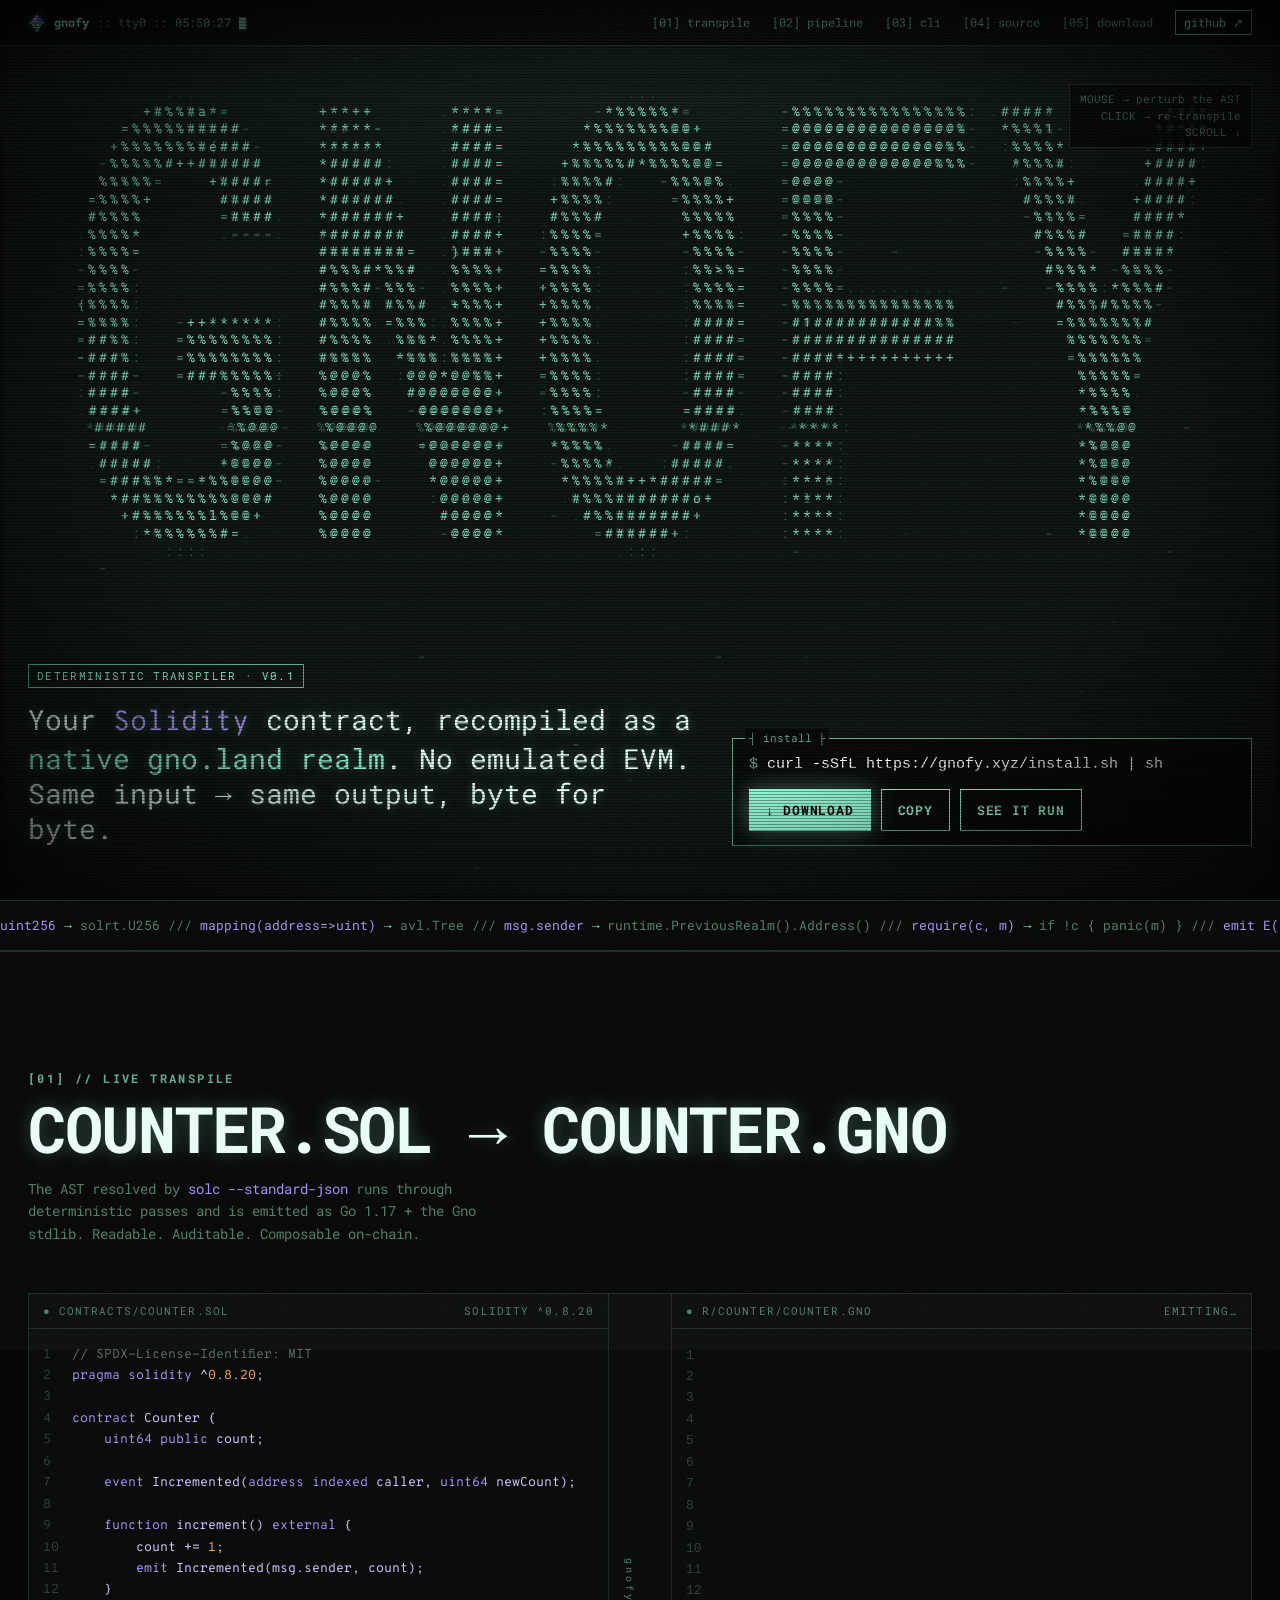
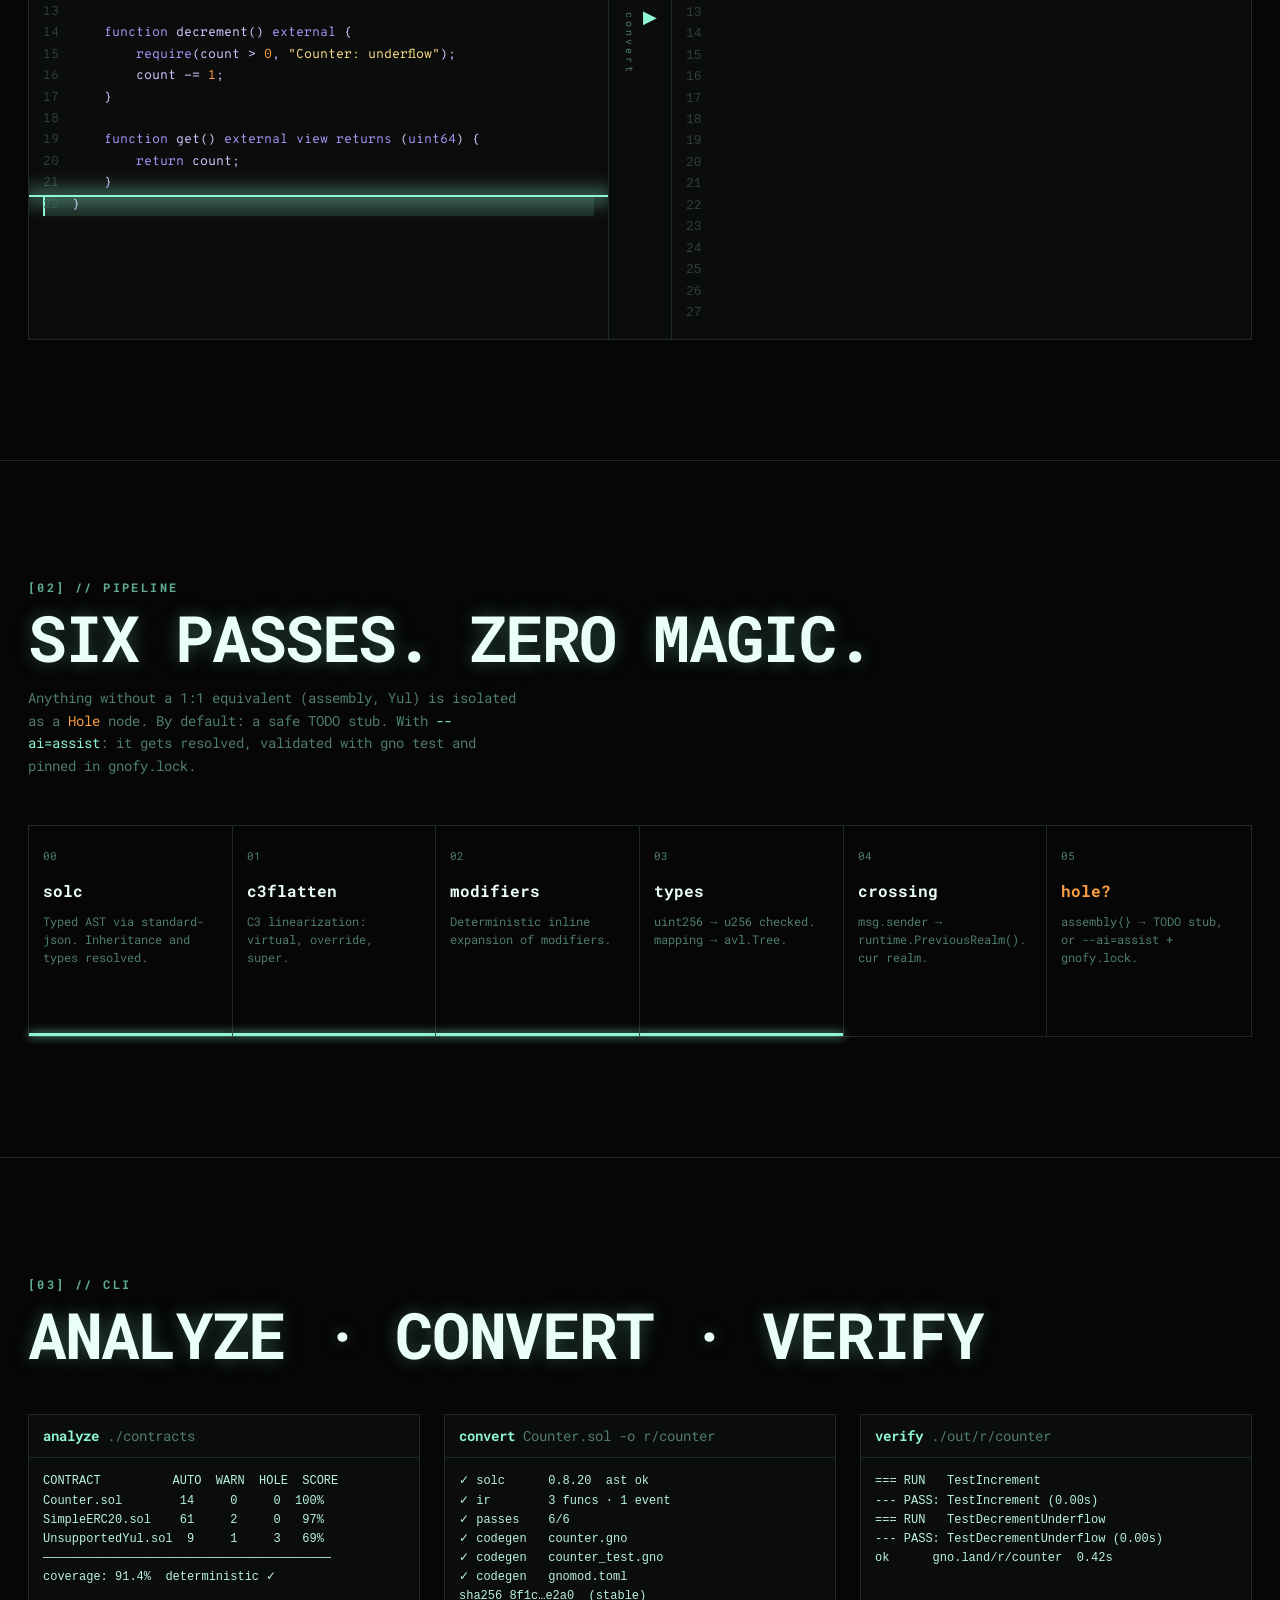
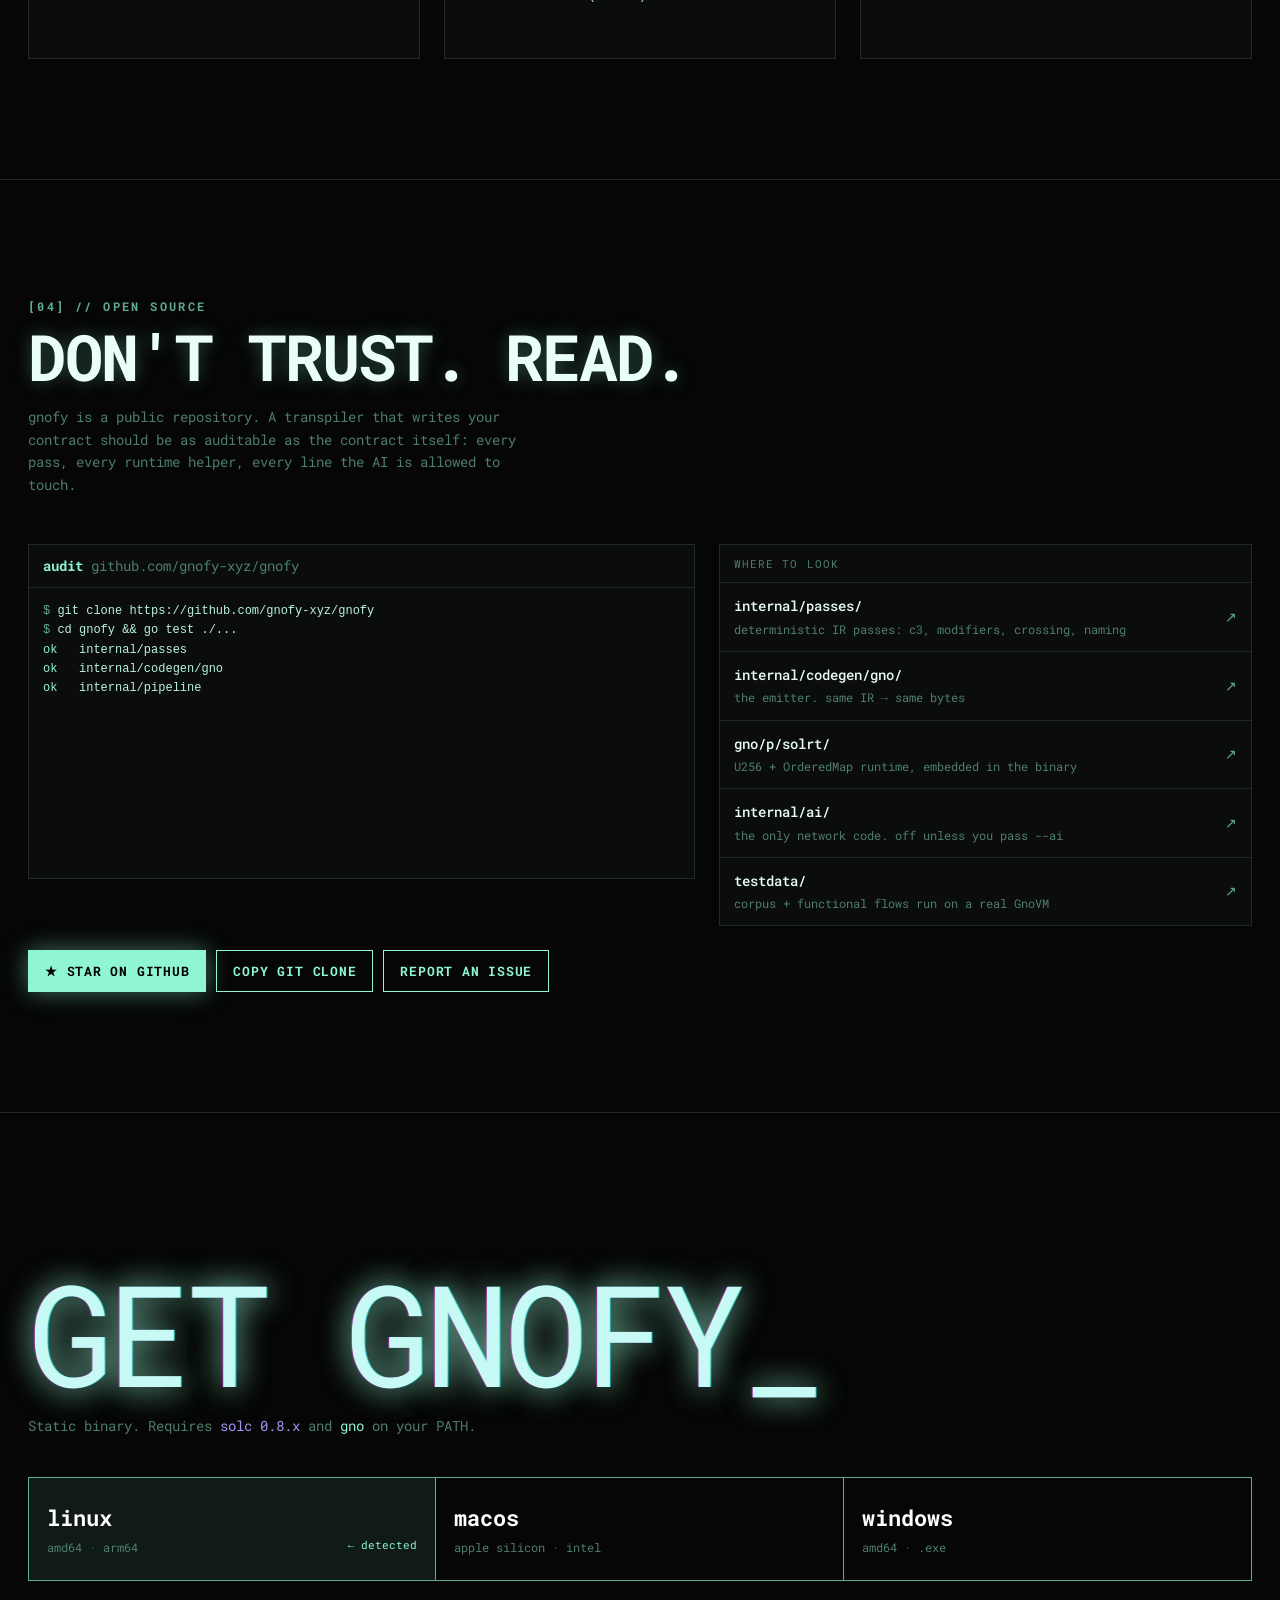
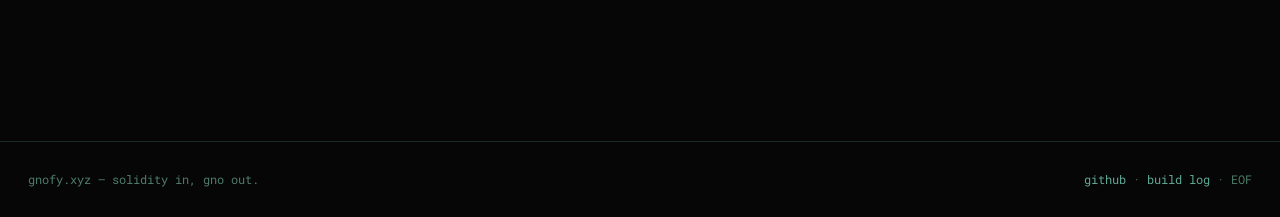
==== web/wwwroot/index.html @ 09b29fb0 "feat(web): landing gnofy.xyz, marca, timeline y despliegue estático" ====
<!doctype html>
<html lang="en">
<head>
<meta charset="utf-8">
<meta name="viewport" content="width=device-width, initial-scale=1">
<title>gnofy — Solidity in, Gno out</title>
<meta name="description" content="gnofy is a deterministic transpiler from Solidity smart contracts to native gno.land realms.">
<link rel="icon" href="favicon.svg" type="image/svg+xml">
<link rel="icon" href="favicon.ico" sizes="any">
<link rel="apple-touch-icon" href="apple-touch-icon.png">
<meta name="theme-color" content="#050605">
<meta property="og:type" content="website">
<meta property="og:url" content="https://gnofy.xyz/">
<meta property="og:title" content="gnofy — Solidity in, Gno out">
<meta property="og:description" content="Deterministic transpiler from Solidity smart contracts to native gno.land realms. Same input, same output, byte for byte.">
<meta property="og:image" content="https://gnofy.xyz/og.png">
<meta property="og:image:width" content="1200">
<meta property="og:image:height" content="630">
<meta name="twitter:card" content="summary_large_image">
<meta name="twitter:image" content="https://gnofy.xyz/og.png">
<link rel="preconnect" href="https://fonts.googleapis.com">
<link href="https://fonts.googleapis.com/css2?family=Overpass+Mono:wght@400;700&family=Roboto+Mono:wght@400;500;700&display=swap" rel="stylesheet">
<style>
:root{
  --bg:#050605; --bg2:#0b0d0c; --ink:#b9f3dd; --dim:#4f7d6c; --faint:#1d2a25;
  --gno:#60ab96; --gno-hot:#8ff5d2; --sol:#a892f4; --warn:#fb9f44; --err:#ff5f56;
  --mono:'Roboto Mono',ui-monospace,monospace; --solmono:'Overpass Mono',ui-monospace,monospace;
}
*{box-sizing:border-box;margin:0;padding:0}
html{background:var(--bg);color:var(--ink);font:14px/1.6 var(--mono);scroll-behavior:smooth}
body{background:var(--bg);overflow-x:hidden;cursor:crosshair}
::selection{background:var(--gno);color:#000}
a{color:inherit}

/* ---------- CRT overlay ---------- */
.crt{pointer-events:none;position:fixed;inset:0;z-index:90}
.crt::before{content:"";position:absolute;inset:0;
  background:repeating-linear-gradient(to bottom,rgba(0,0,0,.0) 0 2px,rgba(0,0,0,.35) 2px 3px);mix-blend-mode:multiply}
.crt::after{content:"";position:absolute;inset:0;
  background:radial-gradient(ellipse at center,transparent 55%,rgba(0,0,0,.75) 100%)}
.noise{pointer-events:none;position:fixed;inset:-50%;z-index:89;opacity:.06;
  background-image:url("data:image/svg+xml;utf8,<svg xmlns='http://www.w3.org/2000/svg' width='160' height='160'><filter id='n'><feTurbulence type='fractalNoise' baseFrequency='.9' numOctaves='2' stitchTiles='stitch'/></filter><rect width='100%' height='100%' filter='url(%23n)'/></svg>");
  animation:grain .5s steps(4) infinite}
@keyframes grain{0%{transform:translate(0,0)}25%{transform:translate(-3%,2%)}50%{transform:translate(2%,-3%)}75%{transform:translate(-2%,-1%)}100%{transform:translate(1%,3%)}}
.roll{pointer-events:none;position:fixed;left:0;right:0;height:22vh;z-index:88;
  background:linear-gradient(to bottom,transparent,rgba(143,245,210,.045),transparent);animation:roll 7s linear infinite}
@keyframes roll{from{top:-25vh}to{top:110vh}}
.flicker{animation:flick 4s infinite}
@keyframes flick{0%,100%{opacity:1}92%{opacity:1}93%{opacity:.82}94%{opacity:1}97%{opacity:.9}}

/* ---------- boot ---------- */
#boot{position:fixed;inset:0;z-index:80;background:#000;padding:4vh 5vw;font-size:13px;color:var(--gno);
  text-shadow:0 0 6px rgba(96,171,150,.7);overflow:hidden}
#boot .ok{color:var(--gno-hot)} #boot .w{color:var(--warn)} #boot .s{color:var(--sol)}
#boot.off{animation:crtoff .55s cubic-bezier(.7,0,.3,1) forwards}
@keyframes crtoff{0%{transform:scale(1,1);filter:brightness(1)}55%{transform:scale(1,.004);filter:brightness(4)}100%{transform:scale(0,.004);filter:brightness(8);opacity:0}}
.reveal{animation:crton .7s cubic-bezier(.2,.8,.2,1) both}
@keyframes crton{0%{transform:scale(1.2,.004);filter:brightness(6) saturate(0)}40%{transform:scale(1,.02)}100%{transform:none;filter:none}}

/* ---------- layout ---------- */
.wrap{max-width:1280px;margin:0 auto;padding:0 28px}
header.bar{position:fixed;top:0;left:0;right:0;z-index:70;display:flex;justify-content:space-between;align-items:center;
  padding:10px 28px;border-bottom:1px solid var(--faint);background:rgba(5,6,5,.82);backdrop-filter:blur(3px);font-size:12px;color:var(--dim)}
header.bar b{color:var(--gno-hot);font-weight:700}
header.bar .brand{display:flex;align-items:center;gap:8px}
header.bar .mark{width:18px;height:18px;filter:drop-shadow(0 0 4px rgba(143,245,210,.5))}
header.bar nav a{margin-left:22px;text-decoration:none}
header.bar nav a:hover{color:var(--gno-hot);background:var(--gno);color:#000}
.blink{animation:blink 1s steps(1) infinite}@keyframes blink{50%{opacity:0}}

#hero{position:relative;height:100vh;min-height:640px;overflow:hidden}
#ascii{position:absolute;inset:0;width:100%;height:100%;filter:drop-shadow(0 0 6px rgba(96,171,150,.55))}
.hero-ui{position:absolute;left:28px;right:28px;bottom:6vh;display:grid;grid-template-columns:1.3fr 1fr;gap:28px;align-items:end;pointer-events:none}
.hero-ui > *{pointer-events:auto}
.tag{display:inline-block;border:1px solid var(--gno);color:var(--gno-hot);padding:2px 8px;font-size:11px;letter-spacing:.12em;text-transform:uppercase}
.lede{font-size:clamp(18px,2.2vw,28px);line-height:1.25;margin-top:14px;color:#e6fff6;text-shadow:0 0 10px rgba(143,245,210,.35)}
.lede .sol{color:var(--sol);font-family:var(--solmono)} .lede .gno{color:var(--gno-hot)}
.rgb{position:relative}
.rgb::before,.rgb::after{content:attr(data-t);position:absolute;inset:0;mix-blend-mode:screen;pointer-events:none}
.rgb::before{color:#f0f;transform:translate(-1px,0);opacity:.5;animation:jit 3s infinite}
.rgb::after{color:#0ff;transform:translate(1px,0);opacity:.5;animation:jit 2.3s infinite reverse}
@keyframes jit{0%,90%,100%{clip-path:inset(0 0 0 0)}92%{clip-path:inset(20% 0 60% 0);transform:translate(-6px,0)}95%{clip-path:inset(70% 0 5% 0);transform:translate(5px,0)}}
.install{border:1px solid var(--gno);background:rgba(0,0,0,.65);padding:14px 16px;position:relative}
.install::before{content:"┤ install ├";position:absolute;top:-10px;left:12px;background:var(--bg);color:var(--gno);font-size:11px;padding:0 4px}
.install code{display:block;color:#fff;font-size:15px;white-space:nowrap;overflow:hidden;text-overflow:ellipsis}
.install code::before{content:"$ ";color:var(--gno)}
.btns{display:flex;gap:10px;margin-top:12px;flex-wrap:wrap}
.btn{font:700 13px var(--mono);letter-spacing:.06em;text-transform:uppercase;padding:11px 16px;border:1px solid var(--gno-hot);
  background:transparent;color:var(--gno-hot);cursor:pointer;position:relative;overflow:hidden;text-decoration:none}
.btn.primary{background:var(--gno-hot);color:#000;box-shadow:0 0 24px rgba(143,245,210,.45)}
.btn::after{content:"";position:absolute;inset:0;background:repeating-linear-gradient(90deg,transparent 0 3px,rgba(0,0,0,.2) 3px 4px);opacity:0}
.btn:hover{animation:btnglitch .3s steps(2) 2}
.btn:hover::after{opacity:1}
@keyframes btnglitch{0%{transform:translate(0)}33%{transform:translate(-2px,1px);filter:hue-rotate(90deg)}66%{transform:translate(2px,-1px)}100%{transform:none}}
.scroll-hint{position:absolute;top:84px;right:28px;z-index:3;background:rgba(0,0,0,.8);border:1px solid var(--faint);padding:6px 10px;font-size:11px;color:var(--dim);text-align:right;line-height:1.5}

section{position:relative;padding:120px 0;border-top:1px solid var(--faint)}
.h{font-size:clamp(30px,5vw,64px);line-height:1;color:#eafff7;text-transform:uppercase;letter-spacing:-.02em;margin-bottom:18px;text-shadow:0 0 18px rgba(143,245,210,.3)}
.h small{display:block;font-size:12px;color:var(--gno);letter-spacing:.2em;margin-bottom:12px;text-shadow:none}
.sub{max-width:62ch;color:var(--dim)}

/* ---------- transpile split ---------- */
.split{display:grid;grid-template-columns:1fr 64px 1fr;margin-top:48px;border:1px solid var(--faint);position:relative;background:var(--bg2)}
.pane{position:relative;overflow:hidden}
.pane .t{display:flex;justify-content:space-between;padding:8px 14px;border-bottom:1px solid var(--faint);font-size:11px;color:var(--dim);text-transform:uppercase;letter-spacing:.1em}
.pane pre{padding:16px 14px;font-size:13px;line-height:1.65;min-height:470px;white-space:pre}
.pane.sol pre{font-family:var(--solmono);color:#cfc4ff}
.pane.gno pre{color:var(--ink)}
.mid{border-left:1px solid var(--faint);border-right:1px solid var(--faint);display:flex;flex-direction:column;align-items:center;justify-content:center;gap:6px;font-size:10px;color:var(--dim);writing-mode:vertical-rl;letter-spacing:.3em}
.mid .arrow{writing-mode:horizontal-tb;color:var(--gno-hot);font-size:18px;animation:pulse 1s infinite}
@keyframes pulse{50%{opacity:.25}}
.beam{position:absolute;left:0;right:0;height:2px;background:var(--gno-hot);box-shadow:0 0 18px 4px rgba(143,245,210,.6);top:0;opacity:0;pointer-events:none}
.k{color:var(--sol)} .kg{color:var(--gno-hot)} .c{color:#5b6e66} .st{color:#f9d985} .n{color:#fb9f44}
.ln{display:inline-block;width:2.2em;color:#2e3f38;user-select:none}
.hl{background:rgba(143,245,210,.12);box-shadow:inset 2px 0 var(--gno-hot)}

/* ---------- passes ---------- */
.passes{display:grid;grid-template-columns:repeat(6,1fr);gap:0;margin-top:48px;border:1px solid var(--faint)}
.pass{padding:18px 14px;border-right:1px solid var(--faint);position:relative;min-height:210px;transition:background .15s}
.pass:last-child{border-right:0}
.pass .i{font-size:11px;color:var(--dim)}
.pass h3{font-size:16px;color:#eafff7;margin:12px 0 8px;text-transform:lowercase}
.pass p{font-size:12px;color:var(--dim);line-height:1.5}
.pass .bar{position:absolute;left:0;bottom:0;height:3px;background:var(--gno-hot);width:0;box-shadow:0 0 10px var(--gno-hot)}
.pass:hover{background:var(--gno);}
.pass:hover *{color:#000!important}
.pass.hole h3{color:var(--warn)}

/* ---------- commands ---------- */
.cmds{display:grid;grid-template-columns:repeat(3,1fr);gap:24px;margin-top:48px}
.cmd{border:1px solid var(--faint);padding:0;background:var(--bg2);position:relative}
.cmd .top{padding:10px 14px;border-bottom:1px solid var(--faint);color:var(--gno-hot);font-weight:700}
.cmd .top span{color:var(--dim);font-weight:400}
.cmd pre{padding:14px;font-size:12px;color:var(--ink);min-height:200px;white-space:pre-wrap}
.cmd:hover{border-color:var(--gno-hot);box-shadow:0 0 0 1px var(--gno-hot),0 0 40px rgba(96,171,150,.18)}

/* ---------- stats ticker ---------- */
.ticker{overflow:hidden;border-top:1px solid var(--faint);border-bottom:1px solid var(--faint);white-space:nowrap;padding:14px 0;font-size:13px;color:var(--dim)}
.ticker div{display:inline-block;animation:tick 40s linear infinite}
.ticker b{color:var(--gno-hot);font-weight:400} .ticker i{color:var(--sol);font-style:normal}
@keyframes tick{to{transform:translateX(-50%)}}

/* ---------- download ---------- */
#download{text-align:left;padding:160px 0}
.big{font-size:clamp(48px,11vw,170px);line-height:.85;letter-spacing:-.04em;color:var(--gno-hot);text-transform:uppercase;text-shadow:0 0 30px rgba(143,245,210,.5)}
.os{display:grid;grid-template-columns:repeat(3,1fr);gap:0;margin-top:40px;border:1px solid var(--gno)}
.os a{display:block;padding:22px 18px;text-decoration:none;border-right:1px solid var(--gno);transition:none}
.os a:last-child{border-right:0}
.os a b{display:block;font-size:22px;color:#fff}
.os a small{color:var(--dim)}
.os a:hover{background:var(--gno-hot);}
.os a:hover b,.os a:hover small{color:#000}
.os a.me{background:rgba(143,245,210,.08)}
.os a.me::after{content:"← detected";float:right;font-size:11px;color:var(--gno-hot)}
footer{padding:28px;border-top:1px solid var(--faint);font-size:12px;color:var(--dim);display:flex;justify-content:space-between}
footer a{text-decoration:none;color:var(--gno)}footer a:hover{color:#000;background:var(--gno-hot)}

/* ---------- source ---------- */
header.bar .right{display:flex;align-items:center}
header.bar .ghl{margin-left:22px;text-decoration:none;border:1px solid var(--gno);color:var(--gno-hot);padding:2px 8px;white-space:nowrap}
header.bar .ghl:hover{background:var(--gno-hot);color:#000}
header.bar .ghl i{font-style:normal;color:var(--dim)}header.bar .ghl:hover i{color:#000}
.src{display:grid;grid-template-columns:1.25fr 1fr;gap:24px;margin-top:48px;align-items:start}
.src .cmd pre{min-height:290px;white-space:pre-wrap;word-break:break-word}
.src .cmd pre .p{color:var(--gno)}.src .cmd pre .ok{color:var(--gno-hot)}.src .cmd pre .lv{color:var(--warn)}
.audit{border:1px solid var(--faint);background:var(--bg2)}
.audit .t{padding:10px 14px;border-bottom:1px solid var(--faint);font-size:11px;color:var(--dim);text-transform:uppercase;letter-spacing:.1em}
.audit a{display:grid;grid-template-columns:1fr auto;gap:2px 12px;padding:12px 14px;border-bottom:1px solid var(--faint);text-decoration:none}
.audit a:last-child{border-bottom:0}
.audit a b{color:#eafff7;font-weight:500}.audit a span{grid-column:1;font-size:12px;color:var(--dim)}
.audit a em{grid-row:1/3;grid-column:2;align-self:center;font-style:normal;color:var(--gno)}
.audit a:hover{background:var(--gno-hot)}.audit a:hover *{color:#000}
#source .btns{margin-top:24px}

@media (max-width:900px){
  .hero-ui{grid-template-columns:1fr}
  .split{grid-template-columns:1fr}.mid{writing-mode:horizontal-tb;flex-direction:row;padding:8px;border:0;border-top:1px solid var(--faint);border-bottom:1px solid var(--faint)}
  .passes{grid-template-columns:repeat(2,1fr)}.pass{border-bottom:1px solid var(--faint)}
  .cmds,.os{grid-template-columns:1fr}.os a{border-right:0;border-bottom:1px solid var(--gno)}
  header.bar nav{display:none}
  .wrap{padding:0 16px}
  .pane pre{font-size:11px;overflow-x:auto}
  /* ---- mobile layout (desktop untouched) ---- */
  html,body{overflow-x:hidden}
  body{cursor:auto}
  header.bar{padding:10px 16px}
  .hero-ui{left:16px;right:16px;bottom:max(4vh,18px);gap:16px}
  .hero-ui > *{min-width:0}
  .lede{font-size:clamp(16px,4.6vw,22px);margin-top:10px}
  .install code{font-size:13px}
  .btns .btn{flex:1 1 auto;text-align:center;padding:11px 12px}
  .scroll-hint{display:none}
  #hero{height:100svh;min-height:560px}
  section{padding:72px 0}
  .h{font-size:clamp(28px,9vw,44px)}
  .sub span{white-space:nowrap}
  .split{margin-top:32px}
  .pane pre{min-height:0;font-size:10.5px;line-height:1.6;padding:12px 10px;-webkit-overflow-scrolling:touch}
  .pane .t{padding:8px 10px;font-size:10px;gap:8px}
  .pane .t span{white-space:nowrap;overflow:hidden;text-overflow:ellipsis}
  .pane .t span:first-child{flex:1 1 auto;min-width:0}
  .pane .t span:last-child{flex:0 0 auto;max-width:60%}
  .ln{width:1.9em}
  .passes{margin-top:32px}
  .pass{min-height:0;padding:16px 12px 20px}
  .pass:nth-child(2n){border-right:0}
  .pass h3{font-size:15px;margin:8px 0 6px}
  .pass p{overflow-wrap:anywhere}
  .cmds{gap:16px;margin-top:32px}
  .cmd pre{min-height:0;font-size:11px;overflow-x:auto;white-space:pre}
  .ticker{font-size:12px;padding:12px 0}
  #download{padding:96px 0}
  .big{font-size:clamp(44px,15vw,96px)}
  .os{margin-top:28px}
  .os a{padding:18px 16px}
  footer{padding:18px 16px;gap:12px}
  .src{grid-template-columns:1fr;margin-top:32px;gap:16px}
  .src .cmd pre{min-height:0;font-size:11px}
  header.bar .ghl{margin-left:0;padding:2px 6px}
  header.bar .brand{min-width:0}
}
@media (max-width:380px){
  .btns .btn{font-size:12px;padding:10px 8px}
  .install code{font-size:12px}
  .pane pre{font-size:9.5px}
}
@media (hover:none){
  .btn:hover,.pass:hover{animation:none}
  .audit a:hover{background:transparent}.audit a:hover b{color:#eafff7}.audit a:hover span{color:var(--dim)}.audit a:hover em{color:var(--gno)}
  .pass:hover{background:transparent}
  .pass:hover .i,.pass:hover p{color:var(--dim)!important}
  .pass:hover h3{color:#eafff7!important}
  .pass.hole:hover h3{color:var(--warn)!important}
}
@media (prefers-reduced-motion:reduce){*{animation:none!important}}
</style>
</head>
<body>
<div class="crt"></div><div class="noise"></div><div class="roll"></div>

<div id="boot"></div>

<main id="app" class="flicker" style="visibility:hidden">
<header class="bar">
  <div class="brand"><svg class="mark" viewBox="0 0 32 32" aria-hidden="true"><polygon points="16,.5 4,14.5 16,14.5" fill="#a892f4"/><polygon points="16,.5 28,14.5 16,14.5" fill="#6f58c9"/><rect x="2" y="15.5" width="28" height="1.6" fill="#8ff5d2"/><rect x="8" y="18" width="3" height="3" fill="#8ff5d2"/><rect x="12" y="18" width="3" height="3" fill="#60ab96"/><rect x="16" y="18" width="3" height="3" fill="#8ff5d2"/><rect x="20" y="18" width="3" height="3" fill="#60ab96"/><rect x="10" y="22" width="3" height="3" fill="#8ff5d2"/><rect x="14" y="22" width="3" height="3" fill="#60ab96"/><rect x="18" y="22" width="3" height="3" fill="#8ff5d2"/><rect x="12" y="26" width="3" height="3" fill="#60ab96"/><rect x="16" y="26" width="3" height="3" fill="#8ff5d2"/><rect x="14.5" y="29" width="3" height="3" fill="#60ab96"/></svg><b>gnofy</b> :: tty0 :: <span id="clock">--:--:--</span> <span class="blink">█</span></div>
  <div class="right"><nav><a href="#transpile">[01] transpile</a><a href="#pipeline">[02] pipeline</a><a href="#cli">[03] cli</a><a href="#source">[04] source</a><a href="#download">[05] download</a></nav><a class="ghl" href="https://github.com/gnofy-xyz/gnofy" target="_blank" rel="noopener">github <i id="ghstars"></i>↗</a></div>
</header>

<section id="hero" style="border:0;padding:0">
  <canvas id="ascii"></canvas>
  <div class="scroll-hint">MOUSE → perturb the AST<br>CLICK → re-transpile<br>SCROLL ↓</div>
  <div class="hero-ui">
    <div>
      <span class="tag">deterministic transpiler · v0.1</span>
      <p class="lede">Your <span class="sol">Solidity</span> contract, recompiled as a <span class="gno">native gno.land realm</span>. No emulated EVM. Same input → same output, byte for byte.</p>
    </div>
    <div class="install">
      <code id="inst">curl -sSfL https://gnofy.xyz/install.sh | sh</code>
      <div class="btns">
        <a class="btn primary" href="#download">↓ download</a>
        <button class="btn" id="copy">copy</button>
        <a class="btn" href="#transpile">see it run</a>
      </div>
    </div>
  </div>
</section>

<div class="ticker"><div id="tk"></div></div>

<section id="transpile">
  <div class="wrap">
    <h2 class="h"><small>[01] // live transpile</small>Counter.sol → counter.gno</h2>
    <p class="sub">The AST resolved by <span style="color:var(--sol)">solc --standard-json</span> runs through deterministic passes and is emitted as Go 1.17 + the Gno stdlib. Readable. Auditable. Composable on-chain.</p>
    <div class="split" id="split">
      <div class="pane sol"><div class="t"><span>● contracts/Counter.sol</span><span>solidity ^0.8.20</span></div><pre id="solcode"></pre><div class="beam" id="beamL"></div></div>
      <div class="mid"><span class="arrow">▶</span>gnofy convert</div>
      <div class="pane gno"><div class="t"><span>● r/counter/counter.gno</span><span id="gstat">waiting…</span></div><pre id="gnocode"></pre><div class="beam" id="beamR"></div></div>
    </div>
  </div>
</section>

<section id="pipeline">
  <div class="wrap">
    <h2 class="h"><small>[02] // pipeline</small>Six passes. Zero magic.</h2>
    <p class="sub">Anything without a 1:1 equivalent (assembly, Yul) is isolated as a <span style="color:var(--warn)">Hole</span> node. By default: a safe TODO stub. With <span style="color:var(--gno-hot)">--ai=assist</span>: it gets resolved, validated with gno test and pinned in gnofy.lock.</p>
    <div class="passes" id="passes">
      <div class="pass"><span class="i">00</span><h3>solc</h3><p>Typed AST via standard-json. Inheritance and types resolved.</p><div class="bar"></div></div>
      <div class="pass"><span class="i">01</span><h3>c3flatten</h3><p>C3 linearization: virtual, override, super.</p><div class="bar"></div></div>
      <div class="pass"><span class="i">02</span><h3>modifiers</h3><p>Deterministic inline expansion of modifiers.</p><div class="bar"></div></div>
      <div class="pass"><span class="i">03</span><h3>types</h3><p>uint256 → u256 checked. mapping → avl.Tree.</p><div class="bar"></div></div>
      <div class="pass"><span class="i">04</span><h3>crossing</h3><p>msg.sender → runtime.PreviousRealm(). cur realm.</p><div class="bar"></div></div>
      <div class="pass hole"><span class="i">05</span><h3>hole?</h3><p>assembly{} → TODO stub, or --ai=assist + gnofy.lock.</p><div class="bar"></div></div>
    </div>
  </div>
</section>

<section id="cli">
  <div class="wrap">
    <h2 class="h"><small>[03] // cli</small>analyze · convert · verify</h2>
    <div class="cmds">
      <div class="cmd"><div class="top">analyze <span>./contracts</span></div><pre>CONTRACT          AUTO  WARN  HOLE  SCORE
Counter.sol        14     0     0  100%
SimpleERC20.sol    61     2     0   97%
UnsupportedYul.sol  9     1     3   69%
────────────────────────────────────────
coverage: 91.4%  deterministic ✓</pre></div>
      <div class="cmd"><div class="top">convert <span>Counter.sol -o r/counter</span></div><pre>✓ solc      0.8.20  ast ok
✓ ir        3 funcs · 1 event
✓ passes    6/6
✓ codegen   counter.gno
✓ codegen   counter_test.gno
✓ codegen   gnomod.toml
sha256 8f1c…e2a0  (stable)</pre></div>
      <div class="cmd"><div class="top">verify <span>./out/r/counter</span></div><pre>=== RUN   TestIncrement
--- PASS: TestIncrement (0.00s)
=== RUN   TestDecrementUnderflow
--- PASS: TestDecrementUnderflow (0.00s)
ok      gno.land/r/counter  0.42s</pre></div>
    </div>
  </div>
</section>

<section id="source">
  <div class="wrap">
    <h2 class="h"><small>[04] // open source</small>Don't trust. Read.</h2>
    <p class="sub">gnofy is a public repository. A transpiler that writes your contract should be as auditable as the contract itself: every pass, every runtime helper, every line the AI is allowed to touch.</p>
    <div class="src">
      <div class="cmd"><div class="top">audit <span>github.com/gnofy-xyz/gnofy</span></div><pre id="repo"></pre></div>
      <div class="audit">
        <div class="t">where to look</div>
        <a href="https://github.com/gnofy-xyz/gnofy/tree/main/internal/passes" target="_blank" rel="noopener"><b>internal/passes/</b><span>deterministic IR passes: c3, modifiers, crossing, naming</span><em>↗</em></a>
        <a href="https://github.com/gnofy-xyz/gnofy/tree/main/internal/codegen/gno" target="_blank" rel="noopener"><b>internal/codegen/gno/</b><span>the emitter. same IR → same bytes</span><em>↗</em></a>
        <a href="https://github.com/gnofy-xyz/gnofy/tree/main/gno/p/solrt" target="_blank" rel="noopener"><b>gno/p/solrt/</b><span>U256 + OrderedMap runtime, embedded in the binary</span><em>↗</em></a>
        <a href="https://github.com/gnofy-xyz/gnofy/tree/main/internal/ai" target="_blank" rel="noopener"><b>internal/ai/</b><span>the only network code. off unless you pass --ai</span><em>↗</em></a>
        <a href="https://github.com/gnofy-xyz/gnofy/tree/main/testdata" target="_blank" rel="noopener"><b>testdata/</b><span>corpus + functional flows run on a real GnoVM</span><em>↗</em></a>
      </div>
    </div>
    <div class="btns">
      <a class="btn primary" href="https://github.com/gnofy-xyz/gnofy" target="_blank" rel="noopener">★ star on github</a>
      <button class="btn" id="copyclone">copy git clone</button>
      <a class="btn" href="https://github.com/gnofy-xyz/gnofy/issues" target="_blank" rel="noopener">report an issue</a>
    </div>
  </div>
</section>

<section id="download">
  <div class="wrap">
    <div class="big rgb" data-t="get gnofy_">get gnofy<span class="blink">_</span></div>
    <p class="sub" style="margin-top:22px">Static binary. Requires <span style="color:var(--sol)">solc 0.8.x</span> and <span style="color:var(--gno-hot)">gno</span> on your PATH.</p>
    <div class="os" id="os">
      <a href="#" data-os="linux"><b>linux</b><small>amd64 · arm64</small></a>
      <a href="#" data-os="mac"><b>macos</b><small>apple silicon · intel</small></a>
      <a href="#" data-os="win"><b>windows</b><small>amd64 · .exe</small></a>
    </div>
  </div>
</section>
<footer><span>gnofy.xyz — solidity in, gno out.</span><span><a href="https://github.com/gnofy-xyz/gnofy" target="_blank" rel="noopener">github</a> · <a href="/timeline">build log</a> · EOF</span></footer>
</main>

<script>
const $=s=>document.querySelector(s);
const reduce=matchMedia('(prefers-reduced-motion: reduce)').matches;

/* ---------------- BOOT ---------------- */
const bootLines=[
 ['gnofy bios v0.1.0 — (c) gnofy.xyz',''],
 ['probing toolchain…',''],
 ['  solc ........ 0.8.20+commit.a1b79de6','ok'],
 ['  gno ......... gnolang/gno@master','ok'],
 ['  go .......... 1.27 (host) → emitting go1.17 (target)','ok'],
 ['loading frontend/solc ........','ok'],
 ['loading ir {ContractIR FuncIR StmtIR HoleIR} ...','ok'],
 ['loading passes c3flatten modifiers types crossing naming ...','ok'],
 ['loading codegen/gno ...','ok'],
 ['ai resolver ......... off (deterministic)','w'],
 ['mounting gno.land/p/solrt ...','ok'],
 ['',''],
 ['> ready. handing tty to user_','s'],
];
const boot=$('#boot');
function runBoot(){
  if(reduce||sessionStorageSafe()){finishBoot(true);return}
  // time-based schedule: robust to timer throttling, total ≈ 2.4s
  let at=0;const sched=bootLines.map(([t,k])=>{const s=at,d=Math.max(40,t.length*2.2);at+=d+70;return {t,k,s,e:s+d}});
  const total=at+350,t0=performance.now();let shown=0;
  const id=setInterval(()=>{
    const el=performance.now()-t0;
    while(shown<sched.length&&sched[shown].s<=el){const d=document.createElement('div');boot.appendChild(d);shown++}
    sched.slice(0,shown).forEach((L,i)=>{const d=boot.children[i];if(d.dataset.done)return;
      if(el>=L.e){d.innerHTML=L.t+(L.k==='ok'?'  <span class="ok">[ OK ]</span>':L.k==='w'?'  <span class="w">[SKIP]</span>':'');if(L.k==='s')d.className='s';d.dataset.done=1}
      else d.textContent=L.t.slice(0,Math.floor(L.t.length*(el-L.s)/(L.e-L.s)))});
    if(el>=total){clearInterval(id);finishBoot()}
  },16);
}
function sessionStorageSafe(){try{const v=sessionStorage.getItem('gnofy-booted');sessionStorage.setItem('gnofy-booted','1');return !!v}catch(e){return false}}
function finishBoot(instant){
  const app=$('#app');app.style.visibility='visible';
  if(instant){boot.remove();return}
  boot.classList.add('off');setTimeout(()=>{boot.remove();crtOn(app)},500);
}
function crtOn(el){const t0=performance.now();let done=false;
  setTimeout(()=>{done=true;el.style.transform='';el.style.filter=''},800);
  (function st(){if(done)return;const p=Math.min(1,Math.max(0,(performance.now()-t0)/650));
  const sy=p<.4?.004+(p/.4)*.05:.054+(1-.054)*(1-Math.pow(1-(p-.4)/.6,3));const sx=p<.4?1.2-(p/.4)*.2:1;
  el.style.transform=p<1?`scale(${sx},${sy})`:'';el.style.filter=p<1?`brightness(${1+5*(1-p)})`:'';if(p<1)requestAnimationFrame(st);else done=true})()}
const sleep=ms=>new Promise(r=>setTimeout(r,ms));
boot.addEventListener('click',()=>finishBoot(true));
runBoot();

setInterval(()=>{$('#clock').textContent=new Date().toTimeString().slice(0,8)},1000);

/* ---------------- ASCII HERO ---------------- */
const cv=$('#ascii'),ctx=cv.getContext('2d');
const off=document.createElement('canvas'),octx=off.getContext('2d',{willReadFrequently:true});
const CH=' .:-=+*#%@';
const GLY='{}();=+<>01solgnorealm';
let W,H,cols,rows,cell,mask=[],mouse={x:-9e3,y:-9e3},shock=0,shockX=0,shockY=0,word='GNOFY',t0=performance.now();
function resize(){
  const dpr=Math.min(devicePixelRatio||1,2);
  W=cv.clientWidth;H=cv.clientHeight;cv.width=W*dpr;cv.height=H*dpr;ctx.setTransform(dpr,0,0,dpr,0,0);
  cell=W<700?7:11;cols=Math.ceil(W/cell);rows=Math.ceil(H/(cell*1.6));
  off.width=cols;off.height=rows;
  octx.fillStyle='#000';octx.fillRect(0,0,cols,rows);
  octx.fillStyle='#fff';octx.textAlign='center';octx.textBaseline='middle';
  let fs=Math.min(cols/3.3,rows*.75);
  octx.font=`900 ${fs}px "Roboto Mono",monospace`;
  const mobile=W<700;
  if(mobile){const mw=octx.measureText(word).width;if(mw>cols*.9){fs*=cols*.9/mw;octx.font=`900 ${fs}px "Roboto Mono",monospace`}}
  octx.fillText(word,cols/2,rows*(mobile?.30:.40));
  const d=octx.getImageData(0,0,cols,rows).data;mask=new Float32Array(cols*rows);
  for(let i=0;i<cols*rows;i++)mask[i]=d[i*4]/255;
}
addEventListener('resize',resize);
cv.addEventListener('mousemove',e=>{const r=cv.getBoundingClientRect();mouse.x=e.clientX-r.left;mouse.y=e.clientY-r.top});
cv.addEventListener('mouseleave',()=>{mouse.x=mouse.y=-9e3});
// touch: drag a finger to perturb the AST (no effect on desktop pointers)
const touchAt=e=>{const t=e.touches[0];if(!t)return;const r=cv.getBoundingClientRect();mouse.x=t.clientX-r.left;mouse.y=t.clientY-r.top};
cv.addEventListener('touchstart',touchAt,{passive:true});
cv.addEventListener('touchmove',touchAt,{passive:true});
cv.addEventListener('touchend',()=>{setTimeout(()=>{mouse.x=mouse.y=-9e3},250)},{passive:true});
cv.addEventListener('click',e=>{const r=cv.getBoundingClientRect();shock=1;shockX=e.clientX-r.left;shockY=e.clientY-r.top;
  word=word==='GNOFY'?'.SOL→.GNO':word==='.SOL→.GNO'?'GNO.LAND':'GNOFY';setTimeout(resize,250)});
function frame(now){
  const t=(now-t0)/1000;
  ctx.fillStyle='rgba(5,6,5,.55)';ctx.fillRect(0,0,W,H);
  ctx.font=`${cell*1.15}px "Roboto Mono",monospace`;ctx.textBaseline='top';
  const ch=cell*1.6;shock*=.94;
  for(let y=0;y<rows;y++){
    // horizontal glitch band
    const band=(Math.sin(t*1.7+y*.15)>.985)?(Math.random()*20-10):0;
    for(let x=0;x<cols;x++){
      const px=x*cell,py=y*ch;
      const dx=px-mouse.x,dy=py-mouse.y,dist=Math.sqrt(dx*dx+dy*dy);
      const sdx=px-shockX,sdy=py-shockY,sd=Math.sqrt(sdx*sdx+sdy*sdy);
      const ring=shock*Math.max(0,1-Math.abs(sd-(1-shock)*900)/60);
      let m=mask[y*cols+x];
      const wave=.5+.5*Math.sin(x*.08+t*2)*Math.cos(y*.11-t*1.3);
      let v=m*(.65+.35*wave)+(1-m)*(Math.random()<.004?.35:0);
      let ox=0,oy=0,hot=0;
      if(dist<140){const f=1-dist/140;ox=dx/dist*f*18;oy=dy/dist*f*18;hot=f;v=Math.max(v,f*.5)}
      if(ring>0){v=Math.max(v,ring);hot=Math.max(hot,ring)}
      if(v<.04)continue;
      let c;
      if(m>.5&&(hot>.2||Math.random()<.015))c=GLY[(Math.random()*GLY.length)|0];
      else c=CH[Math.min(CH.length-1,(v*CH.length)|0)];
      if(hot>.25)ctx.fillStyle=`rgba(168,146,244,${.5+hot*.5})`;
      else ctx.fillStyle=m>.5?`rgba(143,245,210,${.35+v*.65})`:`rgba(79,125,108,${v*2})`;
      ctx.fillText(c,px+ox+band,py+oy);
    }
  }
  requestAnimationFrame(frame);
}
document.fonts.ready.then(()=>{resize();requestAnimationFrame(frame)});

/* ---------------- copy ---------------- */
$('#copy').onclick=async e=>{try{await navigator.clipboard.writeText($('#inst').textContent);e.target.textContent='copied ✓'}catch(_){e.target.textContent='ctrl+c'}setTimeout(()=>e.target.textContent='copy',1400)};

/* ---------------- ticker ---------------- */
const pairs=[['uint256','solrt.U256'],['mapping(address=>uint)','avl.Tree'],['msg.sender','runtime.PreviousRealm().Address()'],['require(c, m)','if !c { panic(m) }'],['emit E(a)','chain.Emit("E", …)'],['modifier onlyOwner','inlined guard'],['contract C is A, B','C3 linearized'],['assembly { … }','HoleIR → TODO'],['view returns','func Get() T']];
const tk=pairs.map(([a,b])=>`<i>${a}</i> <b>→</b> ${b}`).join('   ///   ');
$('#tk').innerHTML=tk+'   ///   '+tk+'   ///   ';

/* ---------------- transpile demo ---------------- */
const SOL=`// SPDX-License-Identifier: MIT
pragma solidity ^0.8.20;

contract Counter {
    uint64 public count;

    event Incremented(address indexed caller, uint64 newCount);

    function increment() external {
        count += 1;
        emit Incremented(msg.sender, count);
    }

    function decrement() external {
        require(count > 0, "Counter: underflow");
        count -= 1;
    }

    function get() external view returns (uint64) {
        return count;
    }
}`;
const GNO=`// Code generated by gnofy. DO NOT EDIT.
package counter

import (
	"chain"
	"chain/runtime"
	"strconv"
)

var count uint64

func Increment(cur realm) {
	count += 1
	caller := runtime.PreviousRealm().Address()
	chain.Emit("Incremented",
		"caller", caller.String(),
		"newCount", strconv.FormatUint(count, 10))
}

func Decrement(cur realm) {
	if !(count > 0) {
		panic("Counter: underflow")
	}
	count -= 1
}

func Get() uint64 { return count }`;
function esc(s){return s.replace(/[&<>]/g,c=>({'&':'&amp;','<':'&lt;','>':'&gt;'}[c]))}
function hl(line,kind){
  let s=esc(line);
  if(/^\s*\/\//.test(line))return `<span class="c">${s}</span>`;
  s=s.replace(/("[^"]*")/g,'<span class="st">$1</span>');
  const kw=kind==='sol'?/\b(pragma|solidity|contract|uint64|public|event|address|indexed|function|external|emit|require|view|returns|return)\b/g
                       :/\b(package|import|var|uint64|func|realm|cur|if|panic|return)\b/g;
  s=s.replace(kw,`<span class="${kind==='sol'?'k':'kg'}">$1</span>`);
  s=s.replace(/\b(\d+)\b/g,'<span class="n">$1</span>');
  return s;
}
const solL=SOL.split('\n'),gnoL=GNO.split('\n');
$('#solcode').innerHTML=solL.map((l,i)=>`<div data-i="${i}"><span class="ln">${i+1}</span>${hl(l,'sol')}</div>`).join('');
const gpre=$('#gnocode');
gpre.innerHTML=gnoL.map((l,i)=>`<div data-i="${i}"><span class="ln">${i+1}</span><span class="g"></span></div>`).join('');
const SCR='!<>-_\\/[]{}—=+*^?#01';
function scramble(el,html,plain,dur=380){
  return new Promise(res=>{
    const start=performance.now();
    (function step(n){
      const p=Math.min(1,Math.max(0,(performance.now()-start)/dur));
      const k=Math.floor(plain.length*p);
      if(p<1){
        let s='';for(let i=k;i<plain.length;i++)s+=plain[i]===' '||plain[i]==='\t'?plain[i]:SCR[(Math.random()*SCR.length)|0];
        el.innerHTML=esc(plain.slice(0,k))+`<span style="color:var(--sol)">${esc(s)}</span>`;requestAnimationFrame(step);
      }else{el.innerHTML=html;res()}
    })(start);
  });
}
let ran=false;
async function transpile(){
  if(ran)return;ran=true;
  const bl=$('#beamL'),br=$('#beamR');const pre=$('#solcode');
  const lineH=pre.children[0].getBoundingClientRect().height,top0=pre.offsetTop+16;
  $('#gstat').textContent='emitting…';
  // scan solidity
  bl.style.opacity=1;
  for(let i=0;i<solL.length;i++){bl.style.top=(top0+i*lineH)+'px';pre.children[i].classList.add('hl');await sleep(28);pre.children[i].classList.remove('hl')}
  bl.style.opacity=0;br.style.opacity=1;
  const gk=gpre.children;
  for(let i=0;i<gnoL.length;i++){
    br.style.top=(top0+i*lineH)+'px';gk[i].classList.add('hl');
    await scramble(gk[i].querySelector('.g'),hl(gnoL[i],'gno'),gnoL[i],gnoL[i].length?160:10);
    gk[i].classList.remove('hl');
  }
  br.style.opacity=0;
  $('#gstat').innerHTML='<span style="color:var(--gno-hot)">✓ deterministic · sha256 8f1c…e2a0</span>';
}
new IntersectionObserver(es=>es.forEach(e=>e.isIntersecting&&transpile()),{threshold:.4}).observe($('#split'));

/* ---------------- passes progress ---------------- */
new IntersectionObserver(es=>es.forEach(async e=>{
  if(!e.isIntersecting)return;
  const bars=[...document.querySelectorAll('.pass .bar')];
  for(const b of bars){b.style.transition='width .45s steps(12)';b.style.width='100%';await sleep(260)}
}),{threshold:.5}).observe($('#passes'));

/* ---------------- SOURCE ---------------- */
(()=>{
const GH='https://github.com/gnofy-xyz/gnofy',API='https://api.github.com/repos/gnofy-xyz/gnofy';
const e=s=>String(s).replace(/[&<>"]/g,c=>({'&':'&amp;','<':'&lt;','>':'&gt;','"':'&quot;'}[c]));
const ago=t=>{const m=Math.max(0,(Date.now()-new Date(t))/6e4);return m<60?Math.round(m)+'m ago':m<1440?Math.round(m/60)+'h ago':Math.round(m/1440)+'d ago'};
const L=[
 '<span class="p">$</span> git clone '+GH,
 '<span class="p">$</span> cd gnofy &amp;&amp; go test ./...',
 '<span class="ok">ok</span>   internal/passes',
 '<span class="ok">ok</span>   internal/codegen/gno',
 '<span class="ok">ok</span>   internal/pipeline',
 '<span class="ok">ok</span>   internal/verify       <span class="c">// GnoVM flows</span>',
 '',
 '<span class="p">$</span> gh repo view gnofy-xyz/gnofy',
];
let live=['<span class="c">fetching repo metadata…</span>'];
fetch(API).then(r=>r.ok?r.json():Promise.reject()).then(async d=>{
  let sha='';try{const c=await (await fetch(API+'/commits?per_page=1')).json();sha=c[0].sha.slice(0,7)}catch(_){}
  live=[
   `stars <span class="ok">★ ${+d.stargazers_count||0}</span> · forks ${+d.forks_count||0} · issues ${+d.open_issues_count||0}`,
   (d.license&&d.license.spdx_id&&d.license.spdx_id!=='NOASSERTION'?`license <span class="lv">${e(d.license.spdx_id)}</span> · `:'')+`pushed ${e(ago(d.pushed_at))}`,
   `${e(d.default_branch)}${sha?' @ <span class="ok">'+e(sha)+'</span>':''}  <span class="c">// live from api.github.com</span>`];
  if(+d.stargazers_count>0)$('#ghstars').textContent='★'+(+d.stargazers_count)+' ';
}).catch(()=>{live=['<span class="c">metadata unavailable — read it on github ↗</span>']}).finally(()=>{if(done)paint()});
const pre=$('#repo');let done=false;
const paint=()=>{pre.innerHTML=L.concat(live).join('\n')};
new IntersectionObserver((es,o)=>es.forEach(x=>{if(!x.isIntersecting)return;o.disconnect();
  if(reduce){done=true;paint();return}
  const t0=performance.now();const id=setInterval(()=>{const n=Math.min(L.length,Math.floor((performance.now()-t0)/180)+1);
    pre.innerHTML=L.slice(0,n).join('\n');if(n>=L.length){clearInterval(id);done=true;paint()}},40);
}),{threshold:.35}).observe(pre);
$('#copyclone').onclick=async ev=>{const b=ev.currentTarget;try{await navigator.clipboard.writeText('git clone '+GH+'.git');b.textContent='copied ✓'}catch(_){b.textContent='ctrl+c'}setTimeout(()=>b.textContent='copy git clone',1400)};
})();

/* ---------------- OS detect ---------------- */
const ua=navigator.userAgent.toLowerCase();const me=ua.includes('win')?'win':ua.includes('mac')?'mac':'linux';
document.querySelector(`[data-os="${me}"]`).classList.add('me');
</script>
</body>
</html>
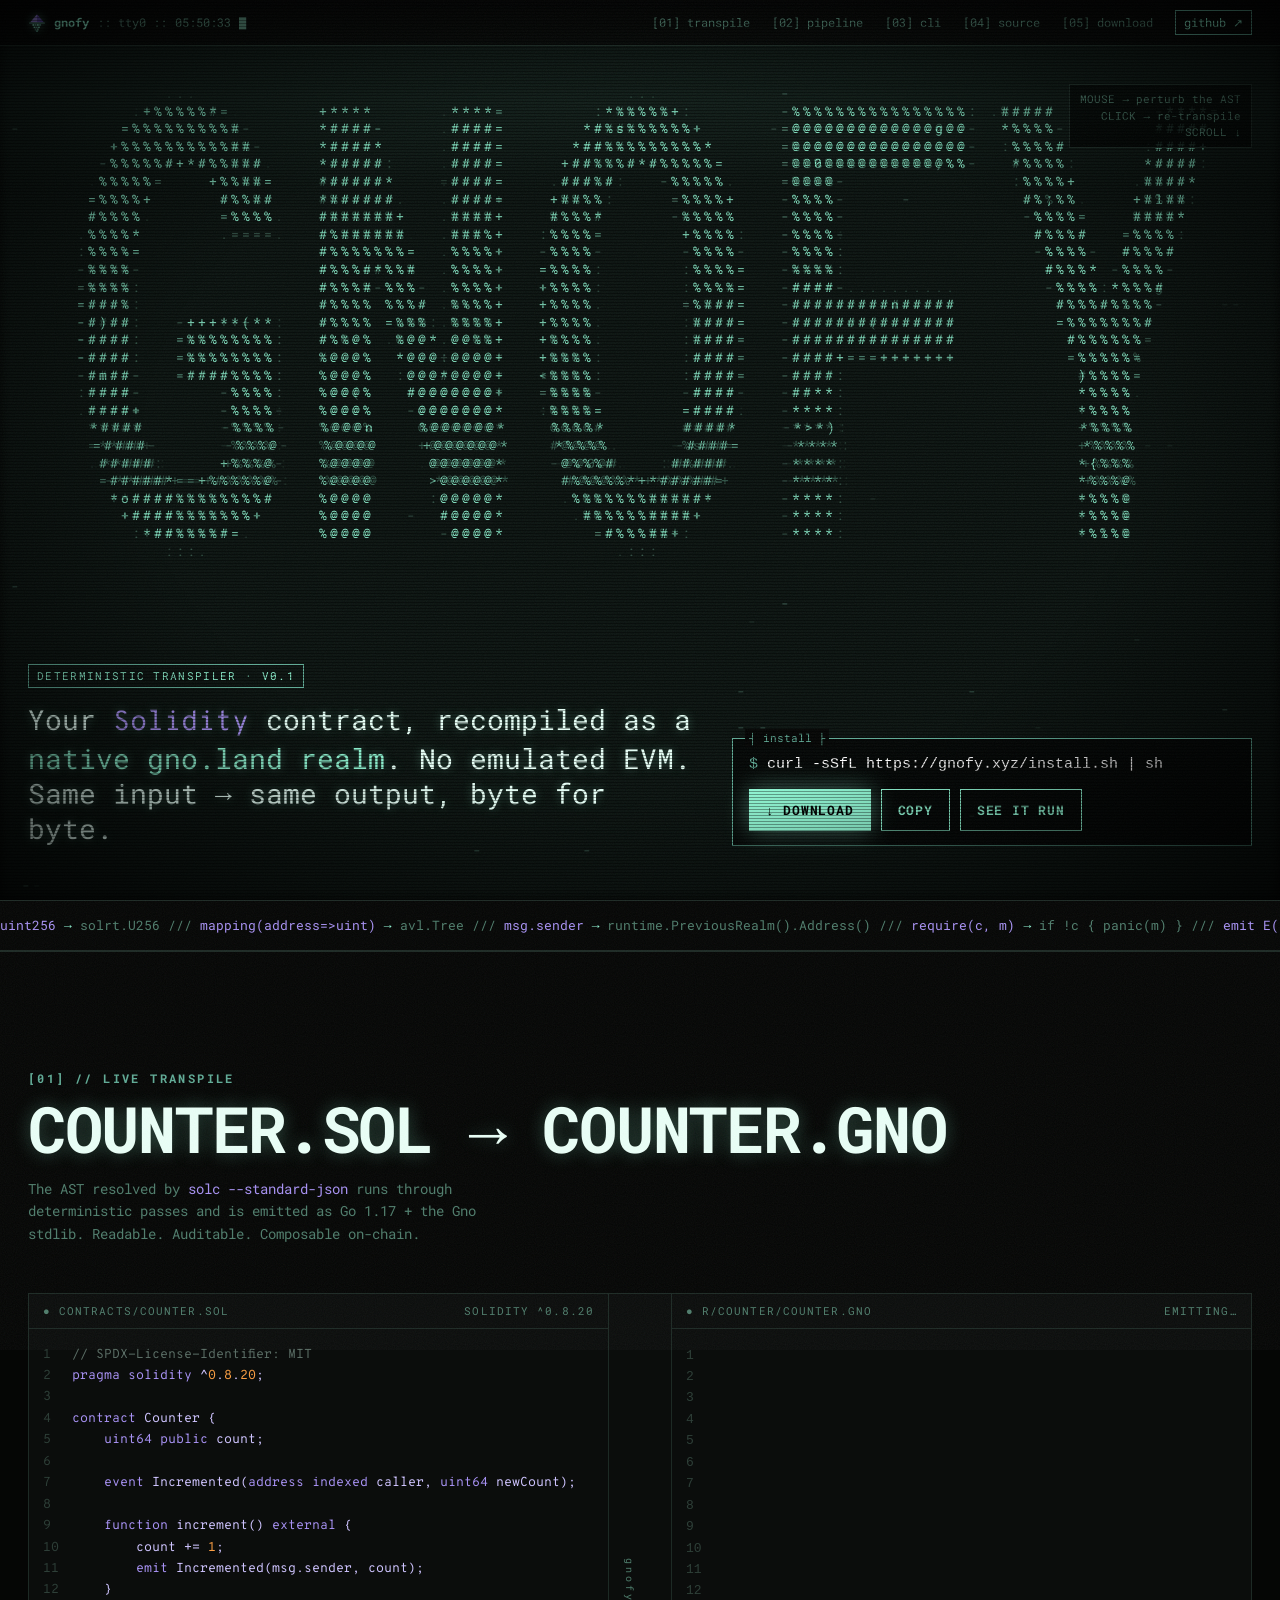
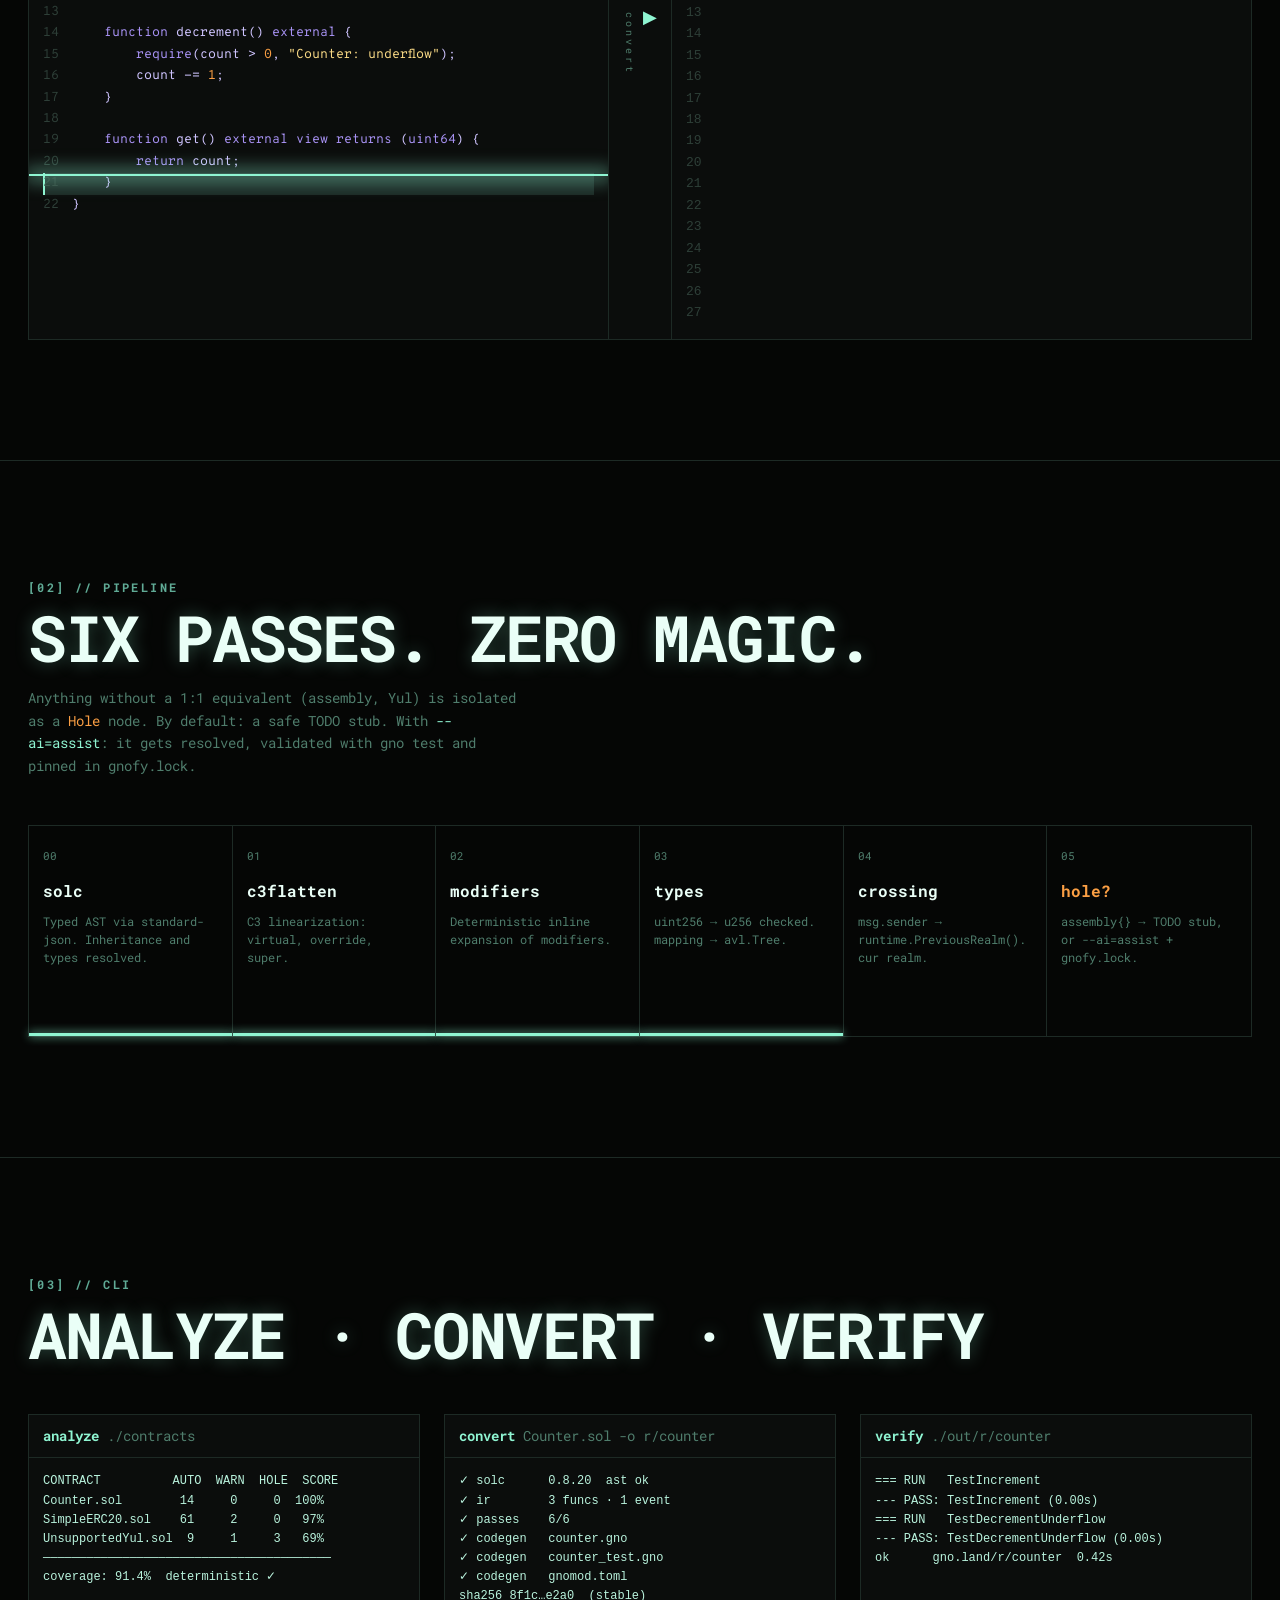
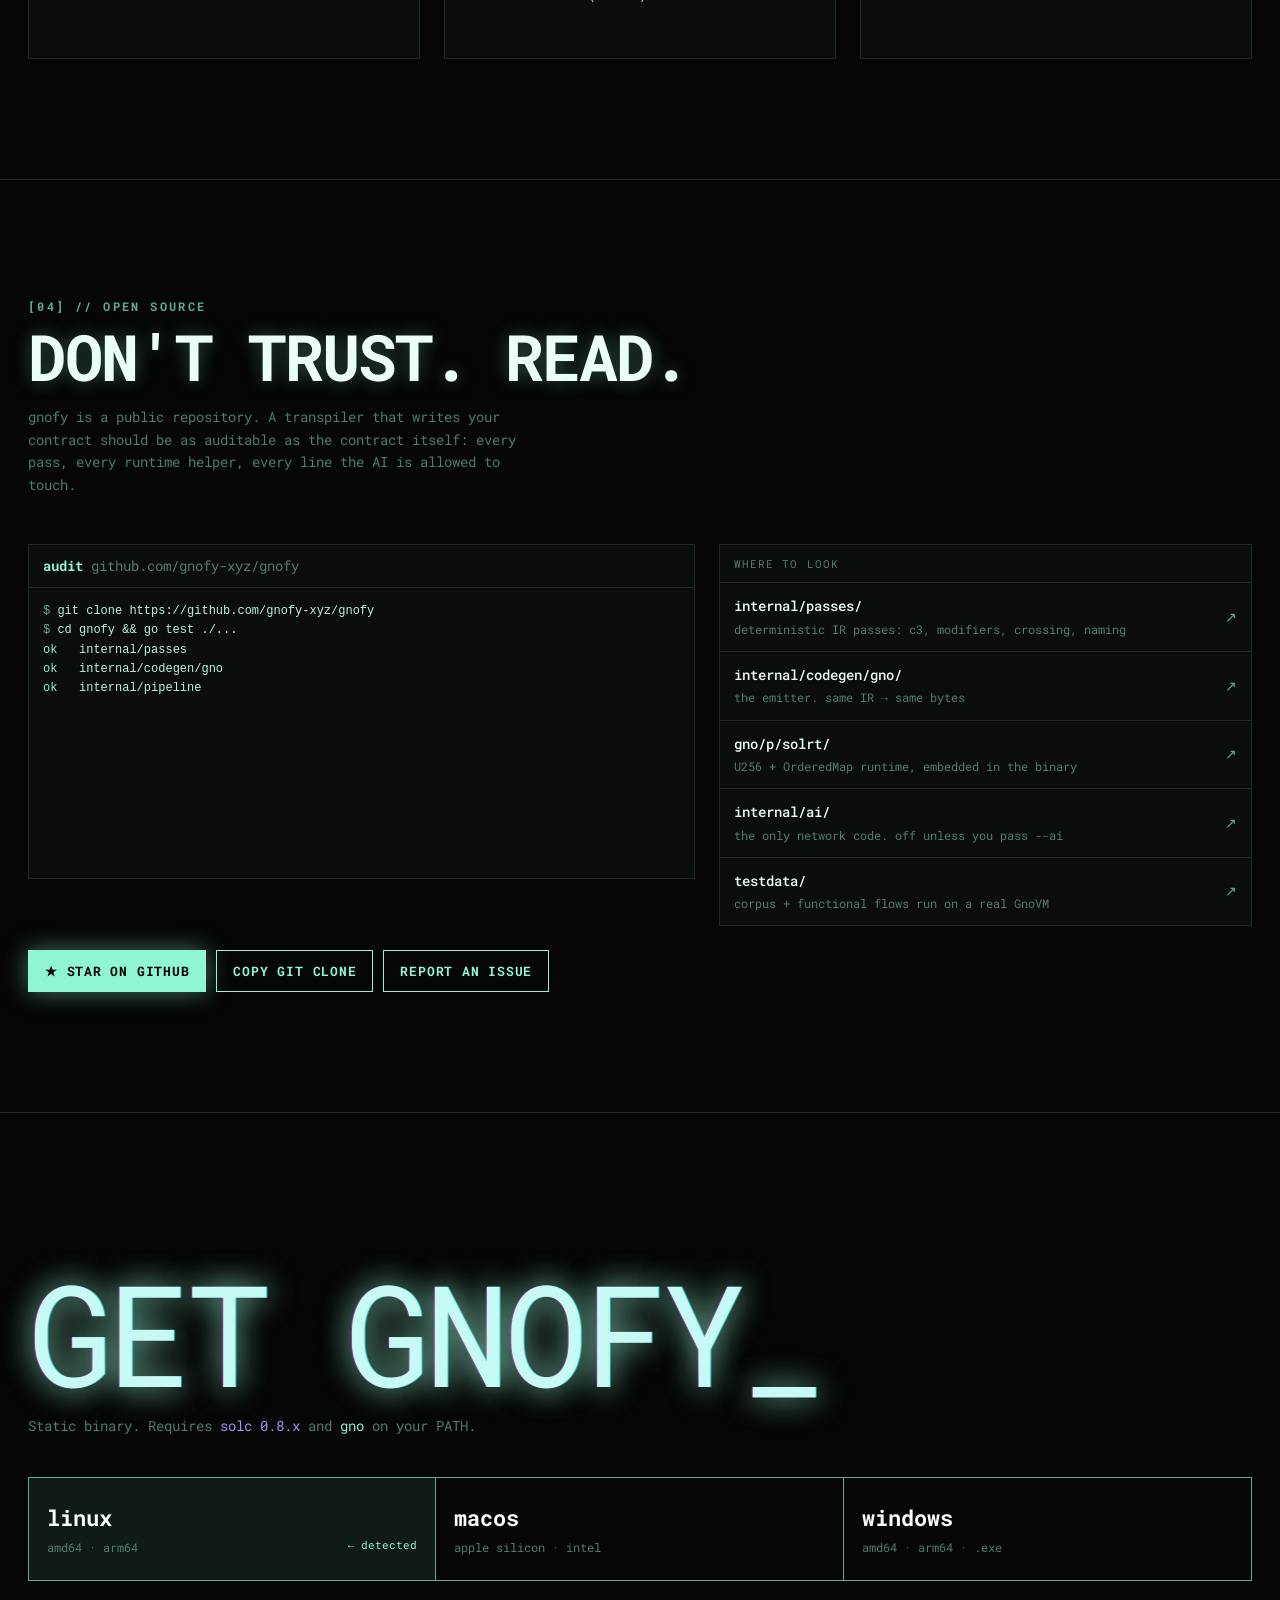
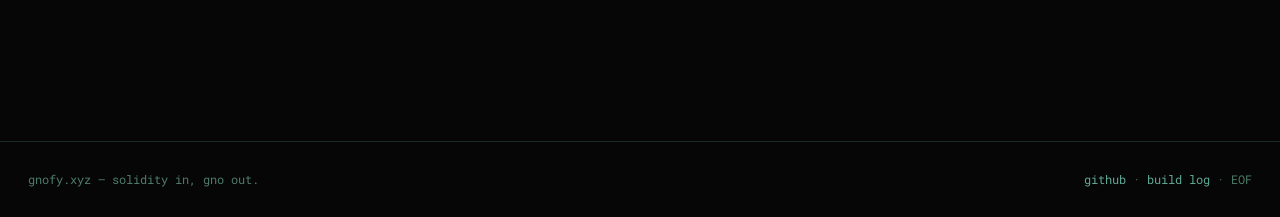
==== commit 446713f6: "chore(web): enlazar descargas v0.4.0 e ignorar binarios en wwwroot" ====
--- a/web/wwwroot/index.html
+++ b/web/wwwroot/index.html
@@ -348,9 +348,9 @@
     <div class="big rgb" data-t="get gnofy_">get gnofy<span class="blink">_</span></div>
     <p class="sub" style="margin-top:22px">Static binary. Requires <span style="color:var(--sol)">solc 0.8.x</span> and <span style="color:var(--gno-hot)">gno</span> on your PATH.</p>
     <div class="os" id="os">
-      <a href="#" data-os="linux"><b>linux</b><small>amd64 · arm64</small></a>
-      <a href="#" data-os="mac"><b>macos</b><small>apple silicon · intel</small></a>
-      <a href="#" data-os="win"><b>windows</b><small>amd64 · .exe</small></a>
+      <a href="/releases/v0.4.0/gnofy_linux_amd64.tar.gz" data-os="linux"><b>linux</b><small>amd64 · arm64</small></a>
+      <a href="/releases/v0.4.0/gnofy_darwin_arm64.tar.gz" data-os="mac"><b>macos</b><small>apple silicon · intel</small></a>
+      <a href="/releases/v0.4.0/gnofy_windows_amd64.zip" data-os="win"><b>windows</b><small>amd64 · arm64 · .exe</small></a>
     </div>
   </div>
 </section>
@@ -624,6 +624,7 @@
 /* ---------------- OS detect ---------------- */
 const ua=navigator.userAgent.toLowerCase();const me=ua.includes('win')?'win':ua.includes('mac')?'mac':'linux';
 document.querySelector(`[data-os="${me}"]`).classList.add('me');
+if(me==='win'){$('#inst').textContent='irm https://gnofy.xyz/install.ps1 | iex';}
 </script>
 </body>
 </html>
